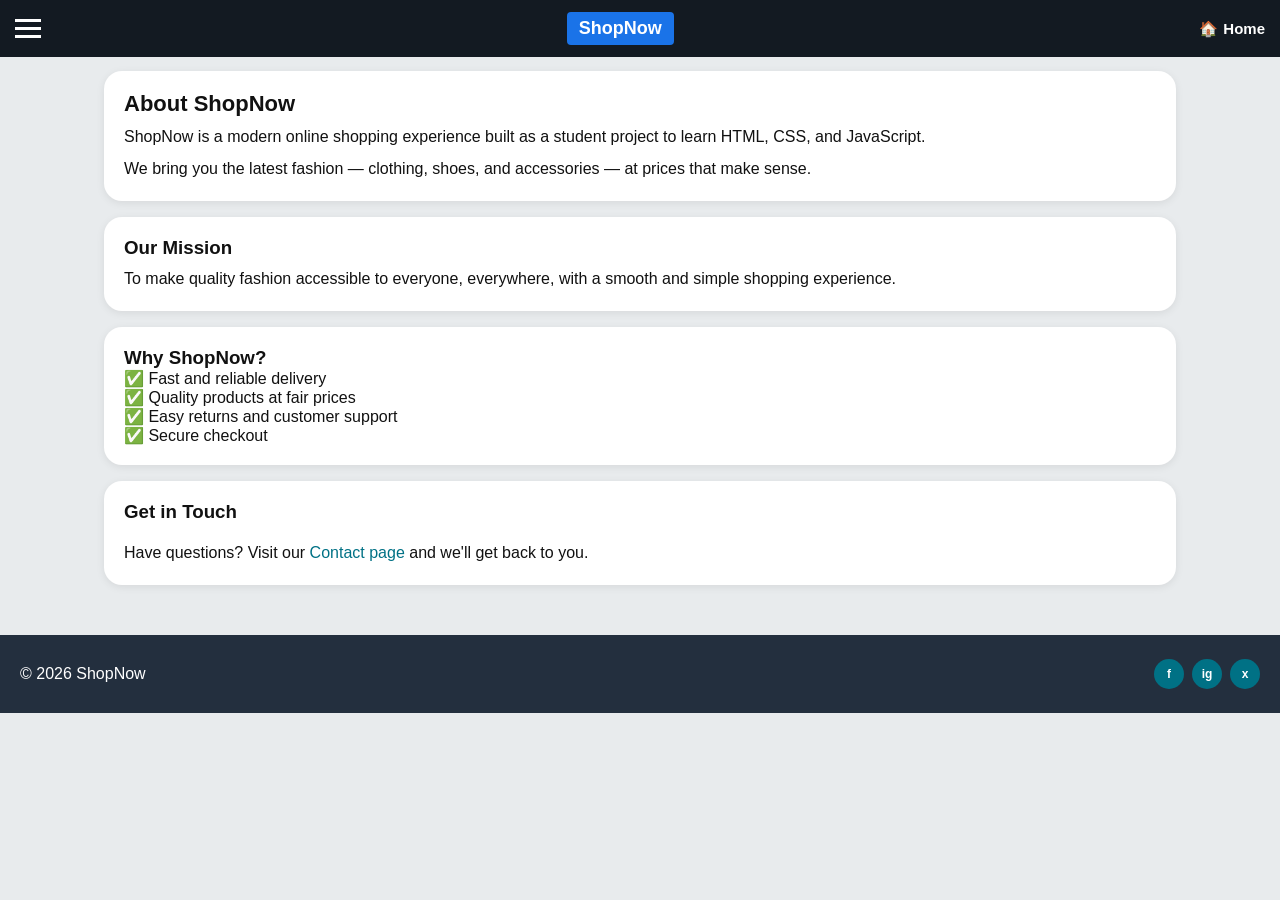
==== about.html @ 3d2421bf "update about.html" ====
<!DOCTYPE html>
<html lang="en">
<head>
  <meta charset="UTF-8">
  <meta name="viewport" content="width=device-width, initial-scale=1.0">
  <title>About Us — ShopNow</title>
  <link rel="stylesheet" href="cart.css">
</head>
<body>

  <header id="top">
    <div class="top-row">
      <div class="hamburger" id="hamburger">
        <span></span><span></span><span></span>
      </div>
      <div class="logo-box">ShopNow</div>
      <div class="top-actions">
        <a href="index.html" class="action">
          <span>🏠</span><span class="label">Home</span>
        </a>
      </div>
    </div>
  </header>

  <div id="overlay"></div>

  <nav id="menu">
  <button id="close-menu" class="close-btn">&times;</button>

  <div class="menu-user" id="menu-user">
    <div class="avatar" id="menu-avatar"></div>
    <div>
      <a href="login.html" class="login-link" id="menu-login-link">Login / Sign Up</a>
      <div id="menu-user-info" style="display: none;">
        <strong id="menu-user-name">User</strong>
        <br>
        <a href="#" id="logout-btn" style="color: #e53935; font-size: 13px; text-decoration: none;">Logout</a>
      </div>
    </div>
  </div>

  <ul>
    <li><a href="index.html">Home</a></li>
    <li><a href="about.html">About us</a></li>
    <li><a href="contact.html">Contact us</a></li>
<li><a href="orders.html">My Orders</a></li>
<li><a href="index.html#cart">My Cart</a></li>
  </ul>
  </nav>

  <main>
    <section class="card">
      <h2>About ShopNow</h2>
      <p>ShopNow is a modern online shopping experience built as a student project to learn HTML, CSS, and JavaScript.</p>
      <p>We bring you the latest fashion — clothing, shoes, and accessories — at prices that make sense.</p>
    </section>

    <section class="card">
      <h3>Our Mission</h3>
      <p>To make quality fashion accessible to everyone, everywhere, with a smooth and simple shopping experience.</p>
    </section>

    <section class="card">
      <h3>Why ShopNow?</h3>
      <ul style="list-style: none; padding: 0;">
        <li>✅ Fast and reliable delivery</li>
        <li>✅ Quality products at fair prices</li>
        <li>✅ Easy returns and customer support</li>
        <li>✅ Secure checkout</li>
      </ul>
    </section>

    <section class="card">
      <h3>Get in Touch</h3>
      <p>Have questions? Visit our <a href="contact.html" class="teal-link">Contact page</a> and we'll get back to you.</p>
    </section>
  </main>

  <footer>
    <div class="footer-bottom">
      <span>© 2026 ShopNow</span>
      <span class="socials"><b>f</b><b>ig</b><b>x</b></span>
    </div>
  </footer>

  <script>
    const hamburger = document.querySelector("#hamburger");
    const nav = document.querySelector("#menu");
    const overlay = document.querySelector("#overlay");
    const closeMenu = document.querySelector("#close-menu");

    hamburger.addEventListener("click", () => {
      nav.classList.add("active");
      overlay.classList.add("show");
    });

    closeMenu.addEventListener("click", () => {
      nav.classList.remove("active");
      overlay.classList.remove("show");
    });

    overlay.addEventListener("click", () => {
      nav.classList.remove("active");
      overlay.classList.remove("show");
    });
  </script>

</body>
</html>
---- cart.css ----
* {
  margin: 0;
  padding: 0;
  box-sizing: border-box;
}

html {
  scroll-behavior: smooth;
}

body {
  font-family: Roboto, Arial, sans-serif;
  background: #e8ebed;
  color: #111;
}

a {
  color: inherit;
}

/* ---------- Header ---------- */
header {
  background: #131a22;
  color: white;
  position: sticky;
  top: 0;
  z-index: 100;
}

.top-row {
  display: flex;
  align-items: center;
  justify-content: space-between;
  padding: 12px 15px;
  gap: 10px;
}

.logo-box {
  background: #1a73e8;
  color: white;
  font-weight: bold;
  font-size: 18px;
  padding: 6px 12px;
  border-radius: 4px;
}

.top-actions {
  display: flex;
  gap: 14px;
  align-items: center;
}

.action {
  display: flex;
  align-items: center;
  gap: 5px;
  text-decoration: none;
  font-size: 15px;
  font-weight: bold;
}

.count {
  min-width: 22px;
  height: 22px;
  border-radius: 50%;
  display: inline-flex;
  align-items: center;
  justify-content: center;
  font-size: 13px;
  font-weight: bold;
}

.count.pink {
  background: #ff4d6d;
  color: white;
}

.count.blue {
  background: #1a73e8;
  color: white;
}

.hamburger {
  display: flex;
  flex-direction: column;
  gap: 5px;
  cursor: pointer;
}

.hamburger span {
  width: 26px;
  height: 3px;
  background-color: white;
}

.search {
  display: flex;
  margin: 0 0 4px;
}

.search input {
  flex: 1;
  padding: 14px;
  border: none;
  font-size: 16px;
  border-radius: 6px 0 0 6px;
}

.search button {
  background: #1a73e8;
  border: none;
  padding: 0 20px;
  font-size: 18px;
  cursor: pointer;
  border-radius: 0 6px 6px 0;
}

.deliver {
  font-size: 13px;
  padding: 10px 15px;
}

/* ---------- Slide-in menu ---------- */
#overlay {
  display: none;
  position: fixed;
  inset: 0;
  background: rgba(0, 0, 0, 0.55);
  z-index: 999;
}

#overlay.show {
  display: block;
}

nav {
  position: fixed;
  top: 0;
  left: 0;
  width: 78%;
  max-width: 310px;
  height: 100%;
  background: white;
  padding: 20px;
  transform: translateX(-100%);
  transition: transform 0.3s ease;
  z-index: 1000;
  overflow-y: auto;
}

nav.active {
  transform: translateX(0);
}

.close-btn {
  background: none;
  border: none;
  font-size: 34px;
  cursor: pointer;
}

.menu-user {
  display: flex;
  align-items: center;
  gap: 12px;
  margin: 10px 0 30px;
}

.avatar {
  width: 54px;
  height: 54px;
  border-radius: 50%;
  background: #ccc;
}

.login-link {
  color: #ff9800;
  text-decoration: none;
  font-weight: bold;
}

nav ul {
  list-style: none;
  margin-bottom: 25px;
}

nav li a {
  display: block;
  padding: 14px 0;
  border-bottom: 1px solid #eee;
  text-decoration: none;
}

nav h4 {
  margin-bottom: 5px;
}

/* ---------- Page ---------- */
main {
  max-width: 1100px;
  margin: auto;
  padding: 14px;
}

.card {
  background: white;
  border-radius: 18px;
  padding: 20px;
  margin-bottom: 16px;
  box-shadow: 0 2px 8px rgba(0, 0, 0, 0.08);
}

.card h2 {
  font-size: 22px;
}

.card p {
  margin-top: 8px;
  line-height: 1.5;
}

.teal-link {
  color: #007185;
  text-decoration: none;
  display: inline-block;
  margin-top: 10px;
}

/* Hero with image */
.hero {
  background: url("Filefour.jpg") center / cover no-repeat;
  border-radius: 18px;
  min-height: 330px;
  display: flex;
  align-items: flex-end;
  padding: 18px;
  margin-bottom: 16px;
}

.hero-card {
  background: rgba(255, 255, 255, 0.85);
  backdrop-filter: blur(6px);
  border-radius: 14px;
  padding: 20px;
  width: 100%;
}

.hero-card h1 {
  font-size: 26px;
  margin-bottom: 10px;
}

.hero-link {
  display: inline-block;
  margin-top: 14px;
  color: #007185;
  text-decoration: none;
  font-size: 18px;
}

/* Categories */
.categories {
  display: grid;
  grid-template-columns: repeat(3, 1fr);
  gap: 10px;
  margin-top: 14px;
}

.category {
  background: #f1f3f4;
  color: #007185;
  border-radius: 10px;
  padding: 26px 5px;
  text-align: center;
  font-size: 15px;
  cursor: pointer;
}

/* ---------- Product slider ---------- */
.section-head {
  display: flex;
  justify-content: space-between;
  align-items: center;
  margin-bottom: 14px;
}

.arrows {
  display: flex;
  gap: 10px;
}

.arrows button {
  width: 40px;
  height: 40px;
  border-radius: 50%;
  border: 1px solid #ccc;
  background: white;
  font-size: 12px;
  cursor: pointer;
}

.slider {
  display: flex;
  gap: 16px;
  overflow-x: auto;
  scroll-snap-type: x mandatory;
  padding-bottom: 10px;
}

.product-card {
  flex: 0 0 82%;
  max-width: 320px;
  scroll-snap-align: start;
  background: white;
  position: relative;
}

.img-wrap {
  background: #f4f4f4;
}

.product-card img {
  width: 100%;
  height: 320px;
  object-fit: cover;
  display: block;
}

.product-card h3 {
  font-size: 19px;
  font-weight: 500;
  margin-top: 14px;
}

.rating {
  color: #777;
  margin: 6px 0;
}

.price {
  font-size: 26px;
  font-weight: bold;
  margin: 6px 0;
}

.price s {
  font-size: 15px;
  color: #888;
  font-weight: normal;
}

.save {
  background: #d9f2e3;
  color: #0a7a3c;
  font-size: 12px;
  padding: 3px 7px;
  border-radius: 4px;
}

.stock {
  color: #0a7a3c;
  font-weight: bold;
  margin-bottom: 12px;
}

.tag {
  position: absolute;
  top: 12px;
  left: 12px;
  color: white;
  font-size: 13px;
  font-weight: bold;
  padding: 5px 12px;
  border-radius: 14px;
  background: #0a7a3c;
  z-index: 2;
}

.tag.sale {
  background: #e53935;
}

.card-actions {
  display: flex;
  gap: 10px;
  padding-top: 14px;
  border-top: 1px solid #e5e5e5;
}

.icon-btn {
  width: 46px;
  height: 46px;
  border: 1px solid #ddd;
  border-radius: 50%;
  background: white;
  font-size: 20px;
  cursor: pointer;
}

.icon-btn.liked {
  color: #e91e63;
}

.buy-row {
  display: flex;
  align-items: center;
  justify-content: space-between;
  gap: 10px;
  margin: 14px 0 6px;
}

.add-btn {
  background: none;
  border: none;
  color: #007185;
  font-size: 17px;
  cursor: pointer;
}

.buy-btn {
  background: #222;
  color: white;
  border: none;
  border-radius: 8px;
  padding: 14px 26px;
  font-size: 16px;
  font-weight: bold;
  cursor: pointer;
}

/* ---------- Cart ---------- */
#cart-items {
  list-style: none;
  margin: 10px 0;
}

#cart-items li {
  display: flex;
  justify-content: space-between;
  align-items: center;
  padding: 10px 0;
  border-bottom: 1px solid #eee;
}

.remove-btn {
  background: #e53935;
  color: white;
  border: none;
  border-radius: 6px;
  padding: 6px 12px;
  cursor: pointer;
}

#cart-total {
  font-weight: bold;
  font-size: 18px;
  margin: 12px 0;
}

#clear-cart {
  padding: 10px 16px;
  border-radius: 6px;
  border: 1px solid #aaa;
  background: white;
  cursor: pointer;
}

/* ---------- Footer ---------- */
footer {
  color: white;
  margin-top: 20px;
}

.footer-links {
  background: #232f3e;
  padding: 30px 20px;
}

.footer-links h4 {
  margin: 14px 0 8px;
}

.footer-links ul {
  list-style: none;
}

.footer-links li {
  padding: 5px 0;
  color: #ddd;
}

.footer-links a {
  text-decoration: none;
}

.discount {
  background: #131a22;
  text-align: center;
  padding: 50px 20px;
}

.discount h3 {
  font-size: 28px;
}

.discount p {
  margin: 14px 0;
  color: #ddd;
}

#discount-form {
  display: flex;
  flex-direction: column;
  gap: 12px;
  max-width: 340px;
  margin: 22px auto 10px;
}

#discount-form input {
  padding: 14px;
  border: none;
  border-radius: 5px;
  font-size: 16px;
}

#discount-form button {
  padding: 14px;
  background: #ff9800;
  border: none;
  border-radius: 5px;
  font-weight: bold;
  font-size: 16px;
  cursor: pointer;
  align-self: center;
}

.footer-bottom {
  background: #232f3e;
  padding: 24px 20px;
  display: flex;
  justify-content: space-between;
  align-items: center;
}

.socials {
  display: flex;
  gap: 8px;
}

.socials b {
  width: 30px;
  height: 30px;
  border-radius: 50%;
  background: #007185;
  display: flex;
  align-items: center;
  justify-content: center;
  font-size: 12px;
}

/* ---------- Floating things ---------- */
.whatsapp {
  position: fixed;
  right: 16px;
  bottom: 18px;
  z-index: 90;
}

.whatsapp img {
  width: 58px;
  height: 58px;
  border-radius: 50%;
  object-fit: cover;
  box-shadow: 0 2px 10px rgba(0, 0, 0, 0.3);
}

.toast {
  position: fixed;
  left: 14px;
  bottom: 24px;
  background: rgba(30, 30, 30, 0.92);
  color: white;
  padding: 14px 20px;
  border-radius: 10px;
  font-size: 15px;
  z-index: 90;
  opacity: 0;
  transform: translateY(20px);
  transition: all 0.4s ease;
  pointer-events: none;
}

.toast.show {
  opacity: 1;
  transform: translateY(0);
}

@media (max-width: 400px) {
  .label {
    display: none;
  }
}

@media (min-width: 768px) {
  .product-card {
    flex-basis: 300px;
  }

  .hero {
    min-height: 420px;
  }

  .hero-card {
    max-width: 480px;
  }
}
.reset-search {
  display: block;
  margin: 10px 15px 0;
  padding: 10px 16px;
  background: #ffc107;
  color: #111;
  border: none;
  border-radius: 6px;
  font-size: 14px;
  font-weight: bold;
  cursor: pointer;
}
/* ---------- Auth page ---------- */
.auth-card {
  max-width: 460px;
  margin: 30px auto;
  padding: 30px 24px;
}

.auth-card h2 {
  font-size: 26px;
  margin-bottom: 6px;
}

#auth-subtitle {
  color: #666;
  margin-bottom: 22px;
  font-size: 15px;
}

.auth-tabs {
  display: flex;
  gap: 8px;
  margin-bottom: 22px;
  background: #f1f3f4;
  padding: 5px;
  border-radius: 10px;
}

.auth-tab {
  flex: 1;
  padding: 12px;
  border: none;
  background: transparent;
  font-size: 15px;
  font-weight: bold;
  border-radius: 8px;
  cursor: pointer;
  color: #555;
  transition: all 0.2s ease;
}

.auth-tab.active {
  background: #1a73e8;
  color: white;
}

.auth-form {
  display: flex;
  flex-direction: column;
  gap: 12px;
}

.auth-form input {
  padding: 14px;
  border: 1px solid #ddd;
  border-radius: 8px;
  font-size: 15px;
  font-family: inherit;
}

.auth-form input:focus {
  outline: none;
  border-color: #1a73e8;
}

.auth-form button[type="submit"] {
  padding: 15px;
  background: #1a73e8;
  color: white;
  border: none;
  border-radius: 8px;
  font-size: 16px;
  font-weight: bold;
  cursor: pointer;
  margin-top: 6px;
}

.auth-form button[type="submit"]:hover {
  background: #1558b8;
}

.auth-msg {
  margin-top: 14px;
  text-align: center;
  font-weight: bold;
  font-size: 14px;
}
/* ---------- Product Modal ---------- */
.modal-overlay {
  display: none;
  position: fixed;
  inset: 0;
  background: rgba(0, 0, 0, 0.6);
  z-index: 2000;
  padding: 20px;
  overflow-y: auto;
}

.modal-overlay.show {
  display: flex;
  align-items: flex-start;
  justify-content: center;
}

.modal-box {
  background: white;
  border-radius: 18px;
  max-width: 500px;
  width: 100%;
  margin: auto;
  position: relative;
  overflow: hidden;
  animation: modalPop 0.25s ease;
}

@keyframes modalPop {
  from { transform: scale(0.9); opacity: 0; }
  to { transform: scale(1); opacity: 1; }
}

.modal-close {
  position: absolute;
  top: 10px;
  right: 10px;
  width: 38px;
  height: 38px;
  border-radius: 50%;
  border: none;
  background: rgba(255, 255, 255, 0.9);
  font-size: 26px;
  line-height: 1;
  cursor: pointer;
  z-index: 2;
  box-shadow: 0 2px 6px rgba(0, 0, 0, 0.15);
}

.modal-img img {
  width: 100%;
  height: 320px;
  object-fit: cover;
  display: block;
}

.modal-content {
  padding: 20px;
}

.modal-content h2 {
  font-size: 24px;
  margin-bottom: 6px;
}

.qty-row {
  display: flex;
  align-items: center;
  gap: 14px;
  margin: 16px 0;
}

.qty-btn {
  width: 40px;
  height: 40px;
  border-radius: 50%;
  border: 1px solid #ccc;
  background: white;
  font-size: 20px;
  font-weight: bold;
  cursor: pointer;
}

#qty-value {
  font-size: 20px;
  font-weight: bold;
  min-width: 24px;
  text-align: center;
}

.modal-actions {
  display: flex;
  gap: 10px;
  margin-top: 6px;
}

.modal-actions .buy-btn {
  flex: 1;
}

.modal-add {
  flex: 1;
  border: 2px solid #007185 !important;
  border-radius: 8px !important;
  padding: 14px !important;
  font-size: 16px !important;
  font-weight: bold !important;
  text-align: center;
  background: white !important;
}
/* ---------- Empty cart ---------- */
.empty-cart {
  display: flex !important;
  flex-direction: column;
  align-items: center;
  justify-content: center;
  text-align: center;
  padding: 30px 20px !important;
  border-bottom: none !important;
}

.empty-shop-btn {
  padding: 12px 24px;
  background: #1a73e8;
  color: white;
  border: none;
  border-radius: 8px;
  font-size: 15px;
  font-weight: bold;
  cursor: pointer;
}

.empty-shop-btn:hover {
  background: #1558b8;
}
/* ---------- Checkout page ---------- */
.checkout-form {
  display: flex;
  flex-direction: column;
  gap: 12px;
  margin-top: 12px;
}

.checkout-form input[type="text"],
.checkout-form input[type="email"],
.checkout-form input[type="tel"] {
  padding: 14px;
  border: 1px solid #ddd;
  border-radius: 8px;
  font-size: 15px;
  font-family: inherit;
}

.checkout-form input:focus {
  outline: none;
  border-color: #1a73e8;
}

.pay-option {
  display: flex;
  align-items: center;
  gap: 10px;
  padding: 14px;
  border: 1px solid #ddd;
  border-radius: 8px;
  cursor: pointer;
  font-size: 15px;
  transition: all 0.15s ease;
}

.pay-option:hover {
  background: #f8f9fa;
  border-color: #1a73e8;
}

.pay-option input {
  accent-color: #1a73e8;
}

.place-order-btn {
  padding: 16px;
  background: #0a7a3c;
  color: white;
  border: none;
  border-radius: 8px;
  font-size: 17px;
  font-weight: bold;
  cursor: pointer;
  margin-top: 8px;
}

.place-order-btn:hover {
  background: #086429;
}

.place-order-btn:disabled {
  background: #999;
  cursor: not-allowed;
}

.checkout-total {
  font-size: 20px;
  font-weight: bold;
  margin-top: 12px;
  padding-top: 12px;
  border-top: 2px solid #eee;
}

#checkout-items {
  list-style: none;
  margin: 10px 0 0;
}

#checkout-items li {
  display: flex;
  justify-content: space-between;
  padding: 10px 0;
  border-bottom: 1px solid #eee;
  font-size: 15px;
}

.checkout-empty {
  text-align: center;
  padding: 40px 20px;
  color: #666;
}
/* ---------- Order History ---------- */
.order-card {
  background: white;
  border-radius: 14px;
  padding: 18px;
  margin-bottom: 14px;
  box-shadow: 0 2px 8px rgba(0, 0, 0, 0.06);
  cursor: pointer;
  transition: box-shadow 0.2s ease;
}

.order-card:hover {
  box-shadow: 0 4px 14px rgba(0, 0, 0, 0.1);
}

.order-header {
  display: flex;
  justify-content: space-between;
  align-items: flex-start;
  gap: 10px;
  flex-wrap: wrap;
}

.order-number {
  font-weight: bold;
  font-size: 16px;
  color: #131a22;
}

.order-date {
  font-size: 13px;
  color: #777;
  margin-top: 3px;
}

.order-status {
  background: #d9f2e3;
  color: #0a7a3c;
  font-size: 12px;
  font-weight: bold;
  padding: 5px 12px;
  border-radius: 20px;
  white-space: nowrap;
}

.order-summary {
  display: flex;
  justify-content: space-between;
  margin-top: 14px;
  padding-top: 14px;
  border-top: 1px solid #eee;
  font-size: 15px;
}

.order-total {
  font-weight: bold;
  color: #131a22;
}

.order-details {
  margin-top: 16px;
  padding-top: 16px;
  border-top: 1px dashed #ddd;
  display: none;
}

.order-card.expanded .order-details {
  display: block;
}

.order-item-row {
  display: flex;
  justify-content: space-between;
  padding: 8px 0;
  font-size: 14px;
  border-bottom: 1px solid #f3f3f3;
}

.order-item-row:last-child {
  border-bottom: none;
}

.order-meta {
  margin-top: 14px;
  font-size: 13px;
  color: #666;
  line-height: 1.6;
}

.order-meta strong {
  color: #131a22;
}

.orders-empty {
  text-align: center;
  padding: 60px 20px;
  background: white;
  border-radius: 14px;
  box-shadow: 0 2px 8px rgba(0, 0, 0, 0.06);
}

.orders-empty h3 {
  margin-bottom: 10px;
}

.orders-empty p {
  color: #666;
  margin-bottom: 20px;
}

.expand-hint {
  font-size: 12px;
  color: #1a73e8;
  text-align: center;
  margin-top: 12px;
  font-weight: bold;
}
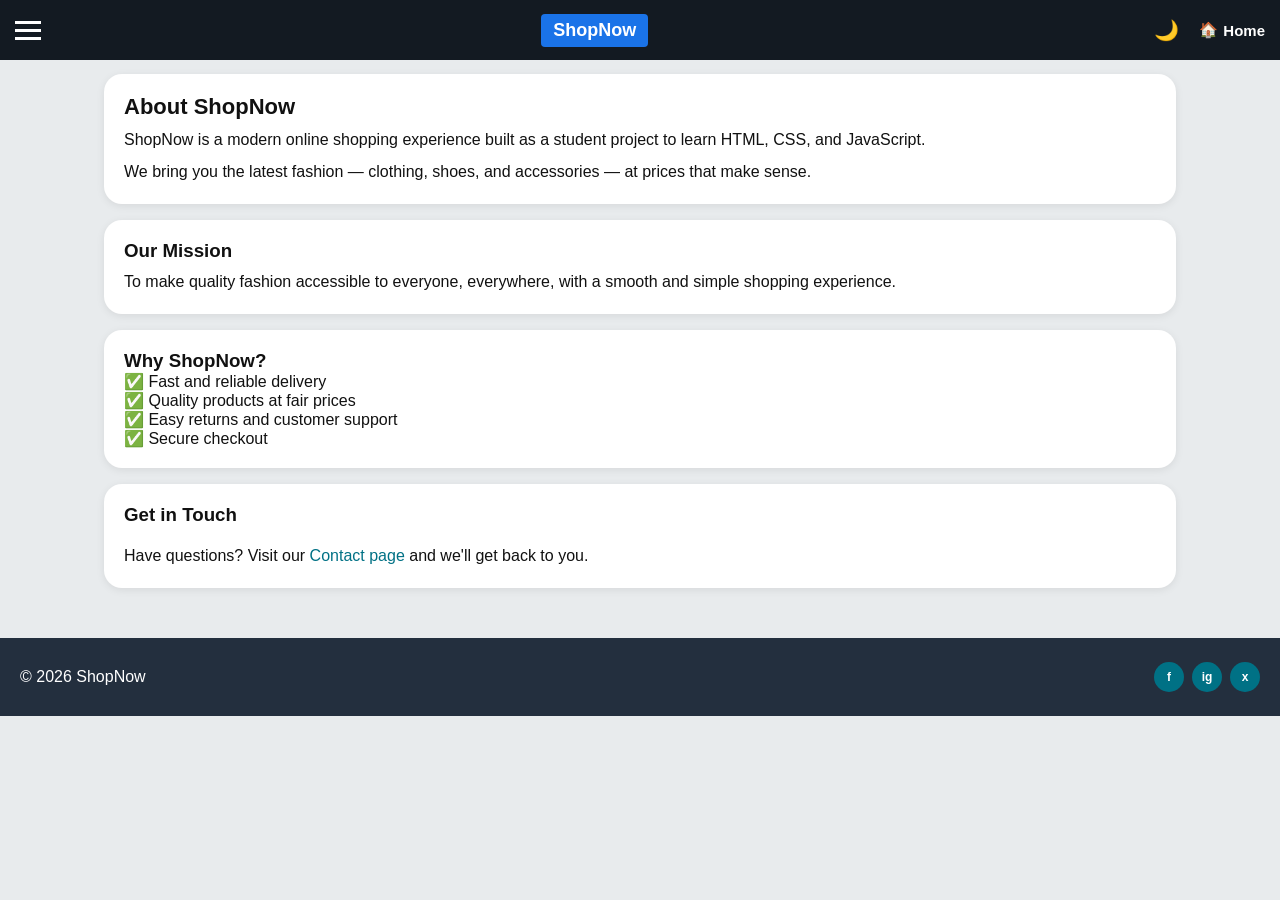
==== commit 037d8b48: "update about.html" ====
--- a/about.html
+++ b/about.html
@@ -15,6 +15,7 @@
       </div>
       <div class="logo-box">ShopNow</div>
       <div class="top-actions">
+        <button id="theme-toggle" class="theme-toggle" title="Toggle theme">🌙</button>
         <a href="index.html" class="action">
           <span>🏠</span><span class="label">Home</span>
         </a>
--- a/cart.css
+++ b/cart.css
@@ -1054,4 +1054,194 @@
   text-align: center;
   margin-top: 12px;
   font-weight: bold;
+}
+/* ---------- Category pills ---------- */
+.category {
+  cursor: pointer;
+  transition: all 0.2s ease;
+  user-select: none;
+}
+
+.category:hover {
+  background: #e8f0fe;
+}
+
+.category.active {
+  background: #1a73e8;
+  color: white;
+}
+/* ---------- Theme toggle ---------- */
+.theme-toggle {
+  background: transparent;
+  border: none;
+  font-size: 20px;
+  cursor: pointer;
+  padding: 6px;
+  border-radius: 50%;
+  transition: background 0.2s;
+}
+
+.theme-toggle:hover {
+  background: rgba(255, 255, 255, 0.1);
+}
+
+/* ---------- Dark mode ---------- */
+body.dark {
+  background: #0f1419;
+  color: #e8ebed;
+}
+
+body.dark header {
+  background: #000;
+}
+
+body.dark .card,
+body.dark .order-card,
+body.dark .orders-empty {
+  background: #1a2029;
+  color: #e8ebed;
+  box-shadow: 0 2px 8px rgba(0, 0, 0, 0.4);
+}
+
+body.dark .logo-box {
+  background: #1a73e8;
+  color: white;
+}
+
+body.dark nav {
+  background: #1a2029;
+  color: #e8ebed;
+}
+
+body.dark nav li a {
+  color: #e8ebed;
+  border-bottom: 1px solid #2a3139;
+}
+
+body.dark .menu-user strong {
+  color: #e8ebed;
+}
+
+body.dark .category {
+  background: #2a3139;
+  color: #8ab4f8;
+}
+
+body.dark .category:hover {
+  background: #353d47;
+}
+
+body.dark .category.active {
+  background: #1a73e8;
+  color: white;
+}
+
+body.dark .product-card {
+  background: #1a2029;
+  color: #e8ebed;
+}
+
+body.dark .img-wrap {
+  background: #2a3139;
+}
+
+body.dark .icon-btn {
+  background: #2a3139;
+  border-color: #3a4149;
+  color: #e8ebed;
+}
+
+body.dark .arrows button {
+  background: #2a3139;
+  border-color: #3a4149;
+  color: #e8ebed;
+}
+
+body.dark .add-btn {
+  color: #8ab4f8;
+}
+
+body.dark #cart-items li {
+  border-bottom: 1px solid #2a3139;
+}
+
+body.dark #clear-cart {
+  background: #2a3139;
+  border-color: #3a4149;
+  color: #e8ebed;
+}
+
+body.dark .search input {
+  background: #1a2029;
+  color: #e8ebed;
+}
+
+body.dark .deliver {
+  color: #e8ebed;
+}
+
+body.dark .hero-card {
+  background: rgba(20, 25, 30, 0.9);
+  color: #e8ebed;
+}
+
+body.dark .teal-link {
+  color: #8ab4f8;
+}
+
+body.dark .modal-box {
+  background: #1a2029;
+  color: #e8ebed;
+}
+
+body.dark .modal-content h2 {
+  color: #e8ebed;
+}
+
+body.dark #modal-desc {
+  color: #aaa !important;
+}
+
+body.dark .qty-btn {
+  background: #2a3139;
+  border-color: #3a4149;
+  color: #e8ebed;
+}
+
+body.dark .modal-add {
+  background: #1a2029 !important;
+  color: #8ab4f8 !important;
+  border-color: #8ab4f8 !important;
+}
+
+body.dark .checkout-form input,
+body.dark .auth-form input {
+  background: #2a3139;
+  color: #e8ebed;
+  border-color: #3a4149;
+}
+
+body.dark .pay-option {
+  border-color: #3a4149;
+  color: #e8ebed;
+}
+
+body.dark .pay-option:hover {
+  background: #2a3139;
+}
+
+body.dark .order-item-row {
+  border-bottom-color: #2a3139;
+}
+
+body.dark .order-header .order-number {
+  color: #e8ebed;
+}
+
+body.dark .order-meta strong {
+  color: #e8ebed;
+}
+
+body.dark .empty-cart p {
+  color: #aaa;
 }
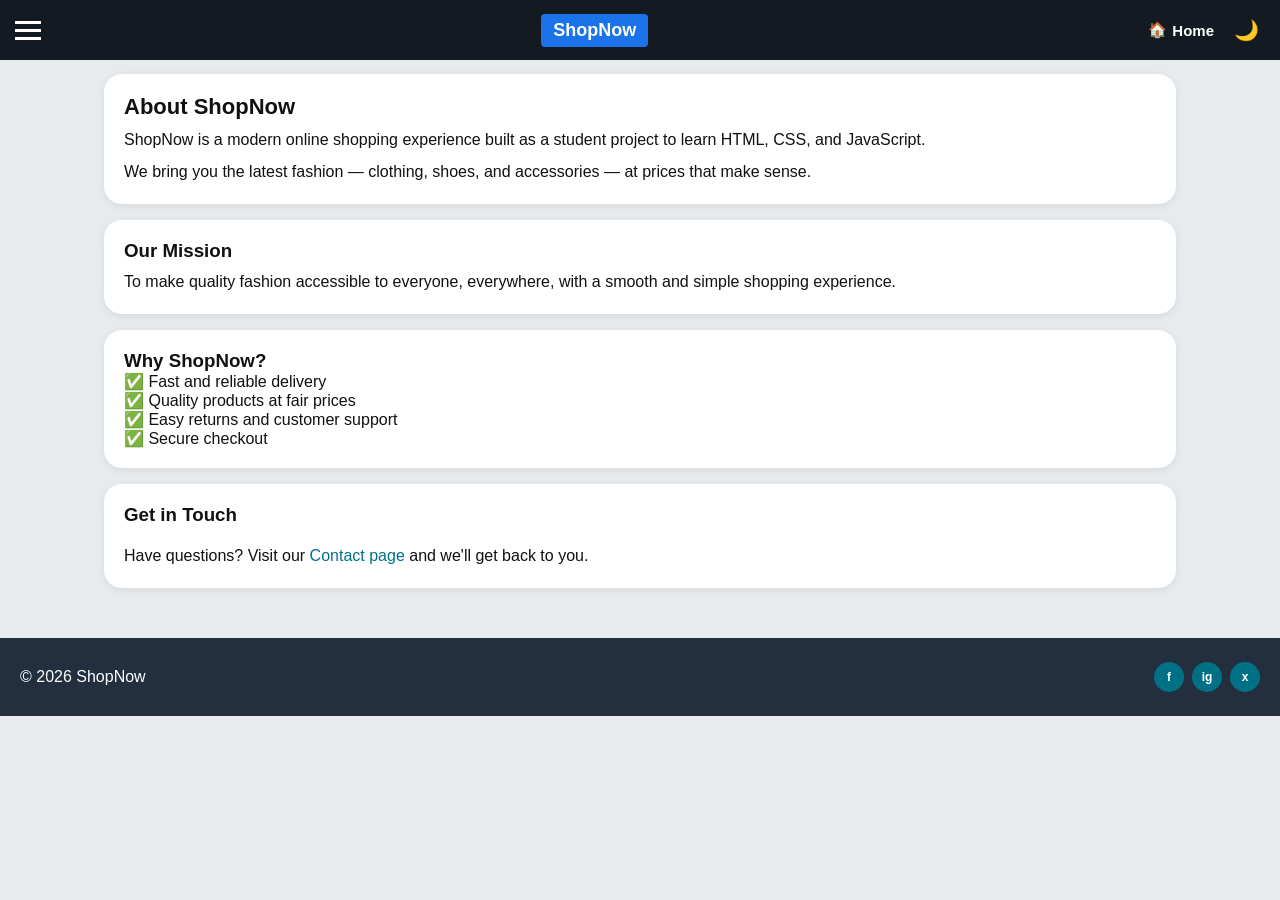
==== commit 6027ffaf: "update about.html" ====
--- a/about.html
+++ b/about.html
@@ -15,10 +15,10 @@
       </div>
       <div class="logo-box">ShopNow</div>
       <div class="top-actions">
-        <button id="theme-toggle" class="theme-toggle" title="Toggle theme">🌙</button>
         <a href="index.html" class="action">
           <span>🏠</span><span class="label">Home</span>
         </a>
+        <button id="theme-toggle" class="theme-toggle" title="Toggle theme">🌙</button>
       </div>
     </div>
   </header>
